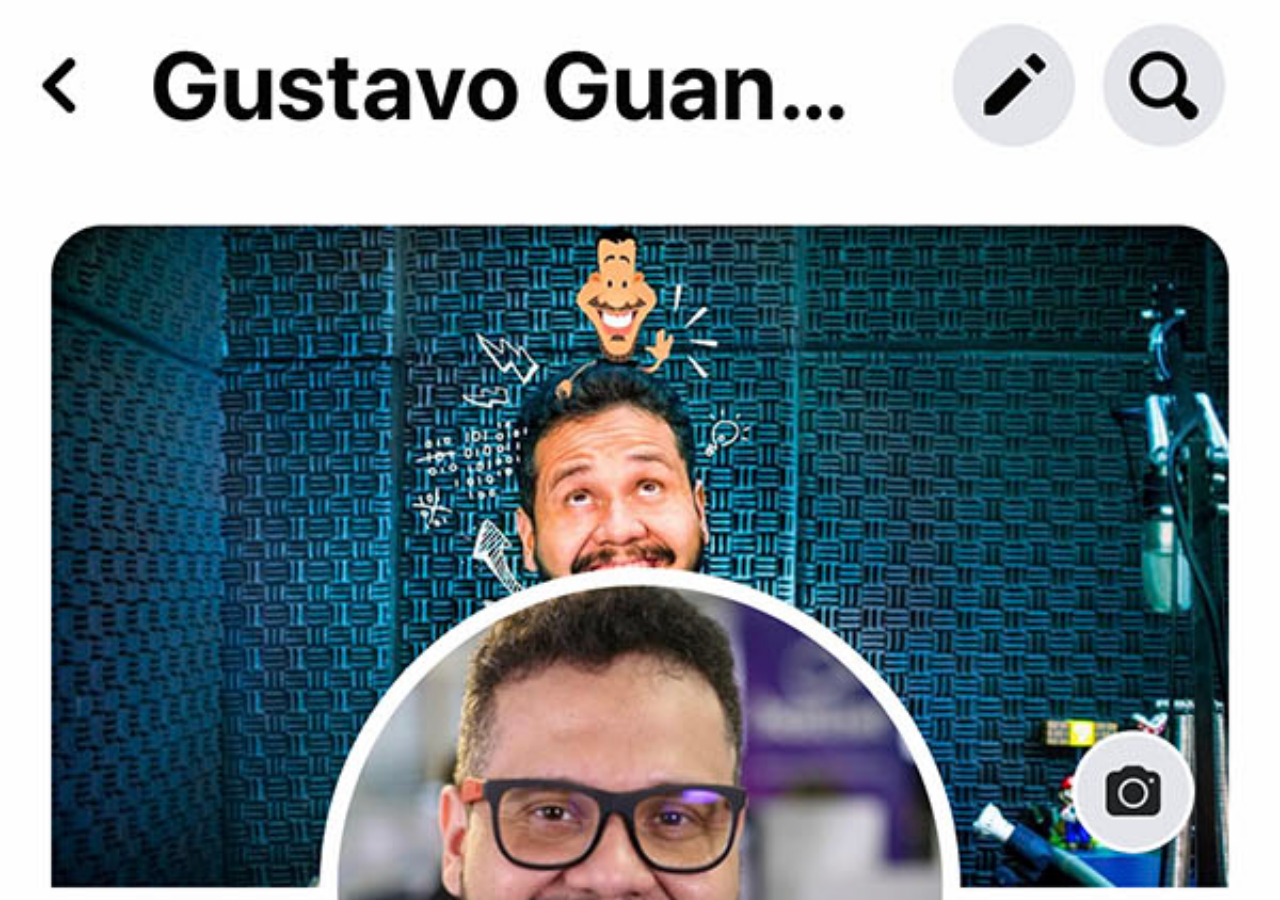
==== facebook.html @ b5dc20f8 "feat: pages and buttons with iframe link" ====
<!DOCTYPE html>
<html lang="pt-br">
  <head>
    <meta charset="UTF-8" />
    <meta name="viewport" content="width=device-width, initial-scale=1.0" />
    <title>Home</title>
    <style>
      * {
        margin: 0;
        padding: 0;
      }

      body {
        width: 100vw;
        height: 100vh;
        background: black url(imagens/tela-facebook.jpg) no-repeat top center;
        background-size: cover;
      }
    </style>
  </head>
  <body></body>
</html>
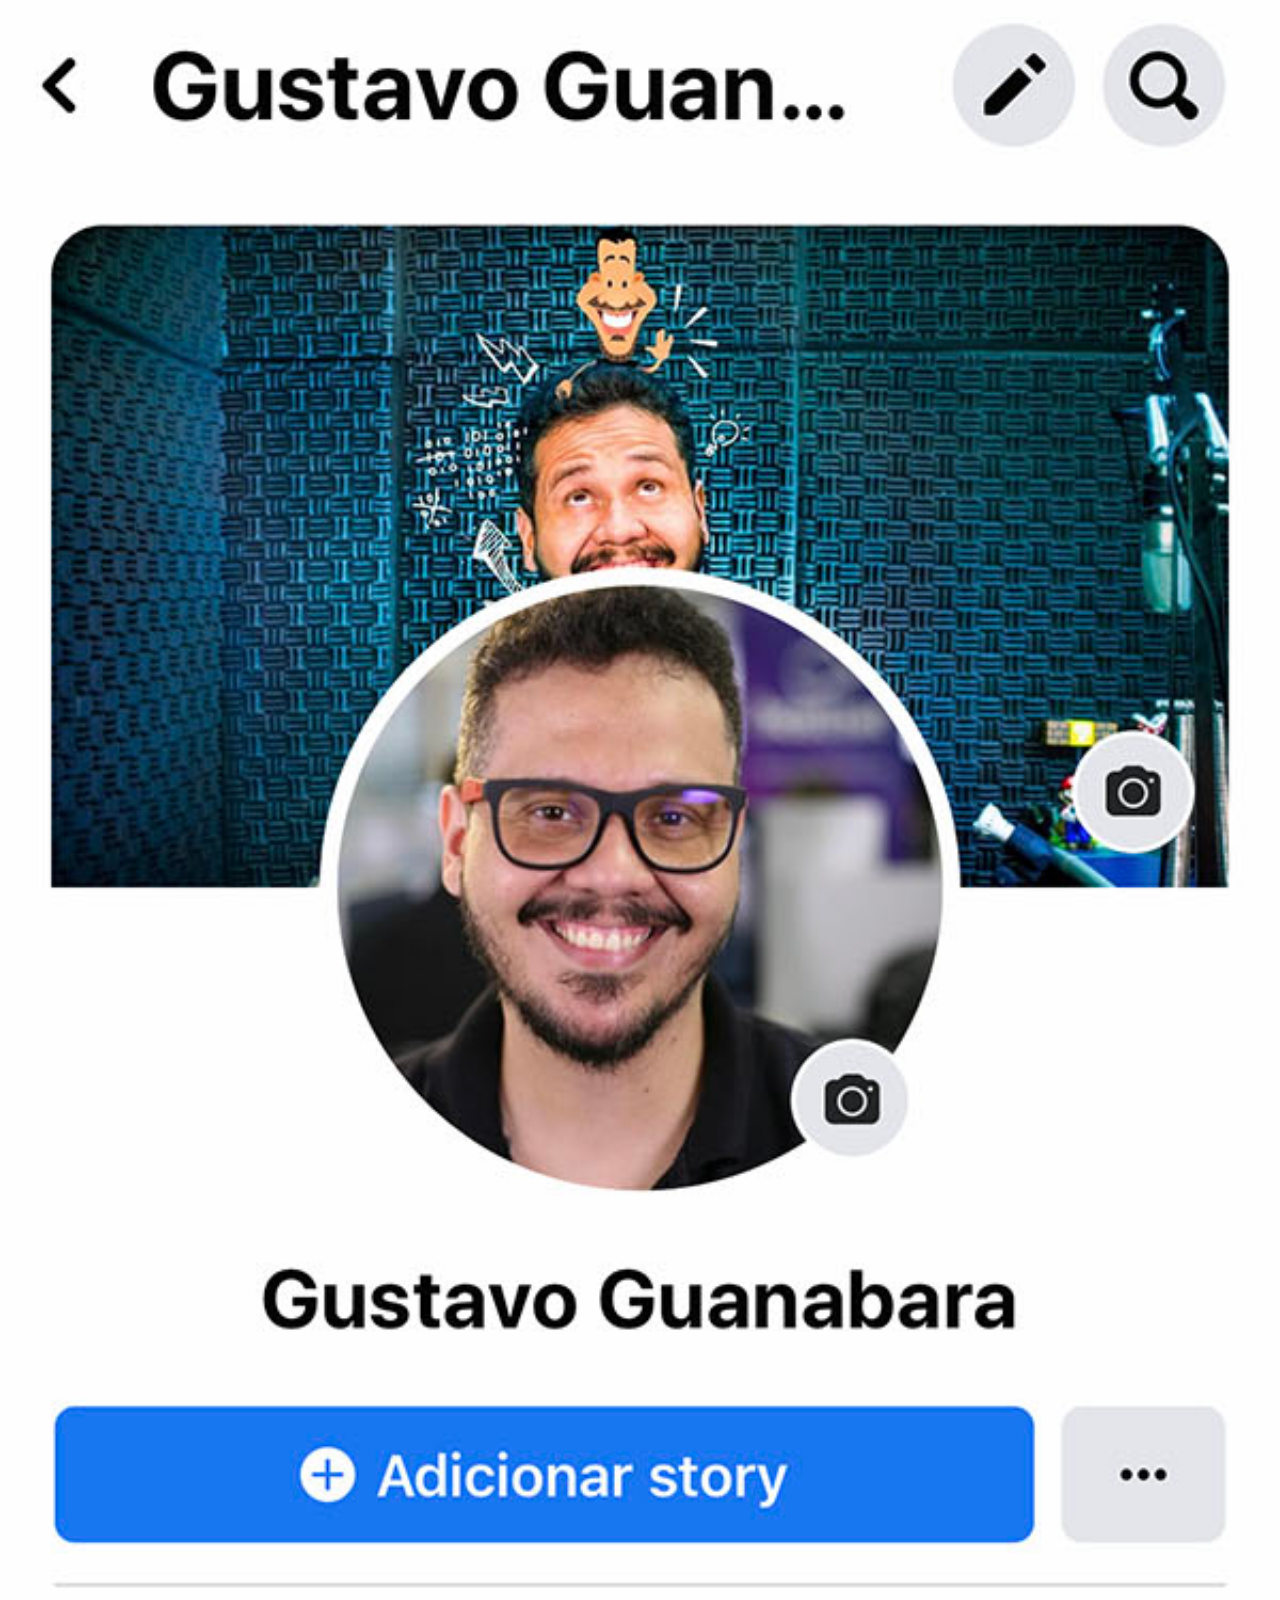
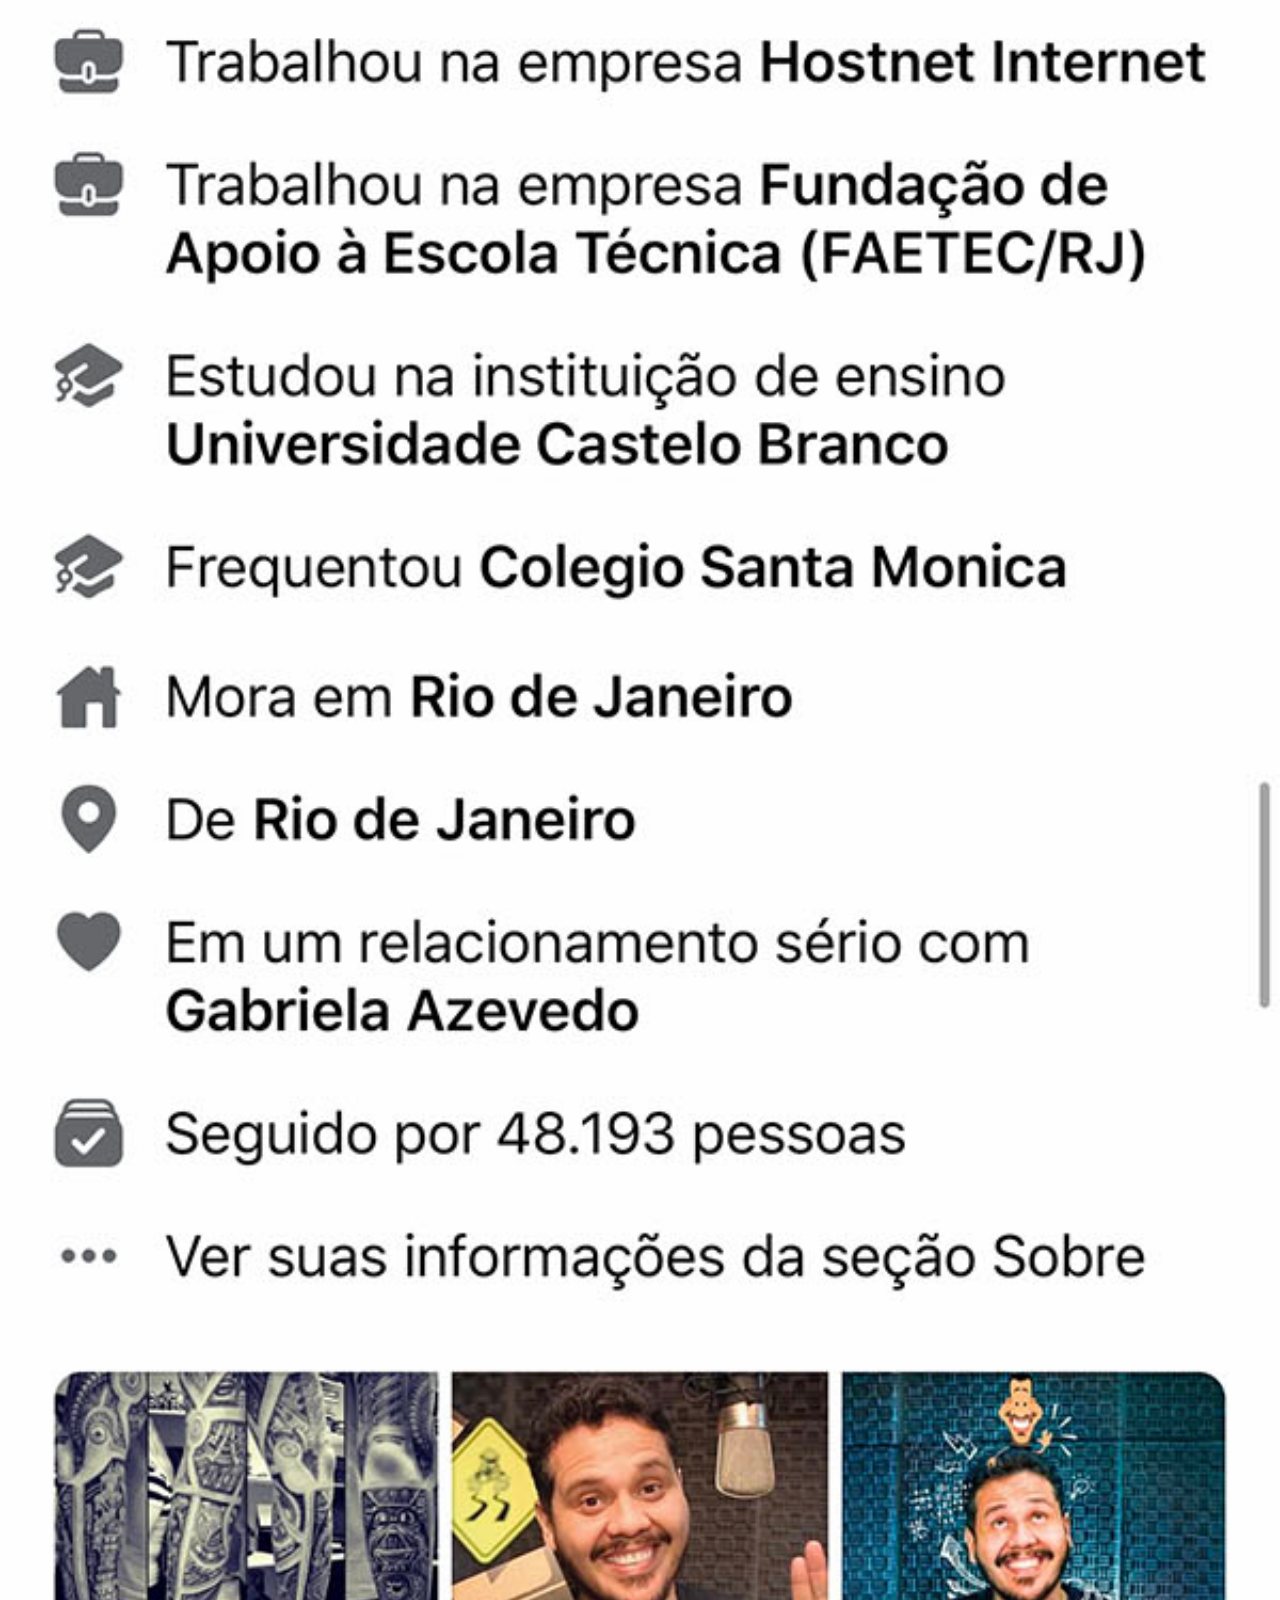
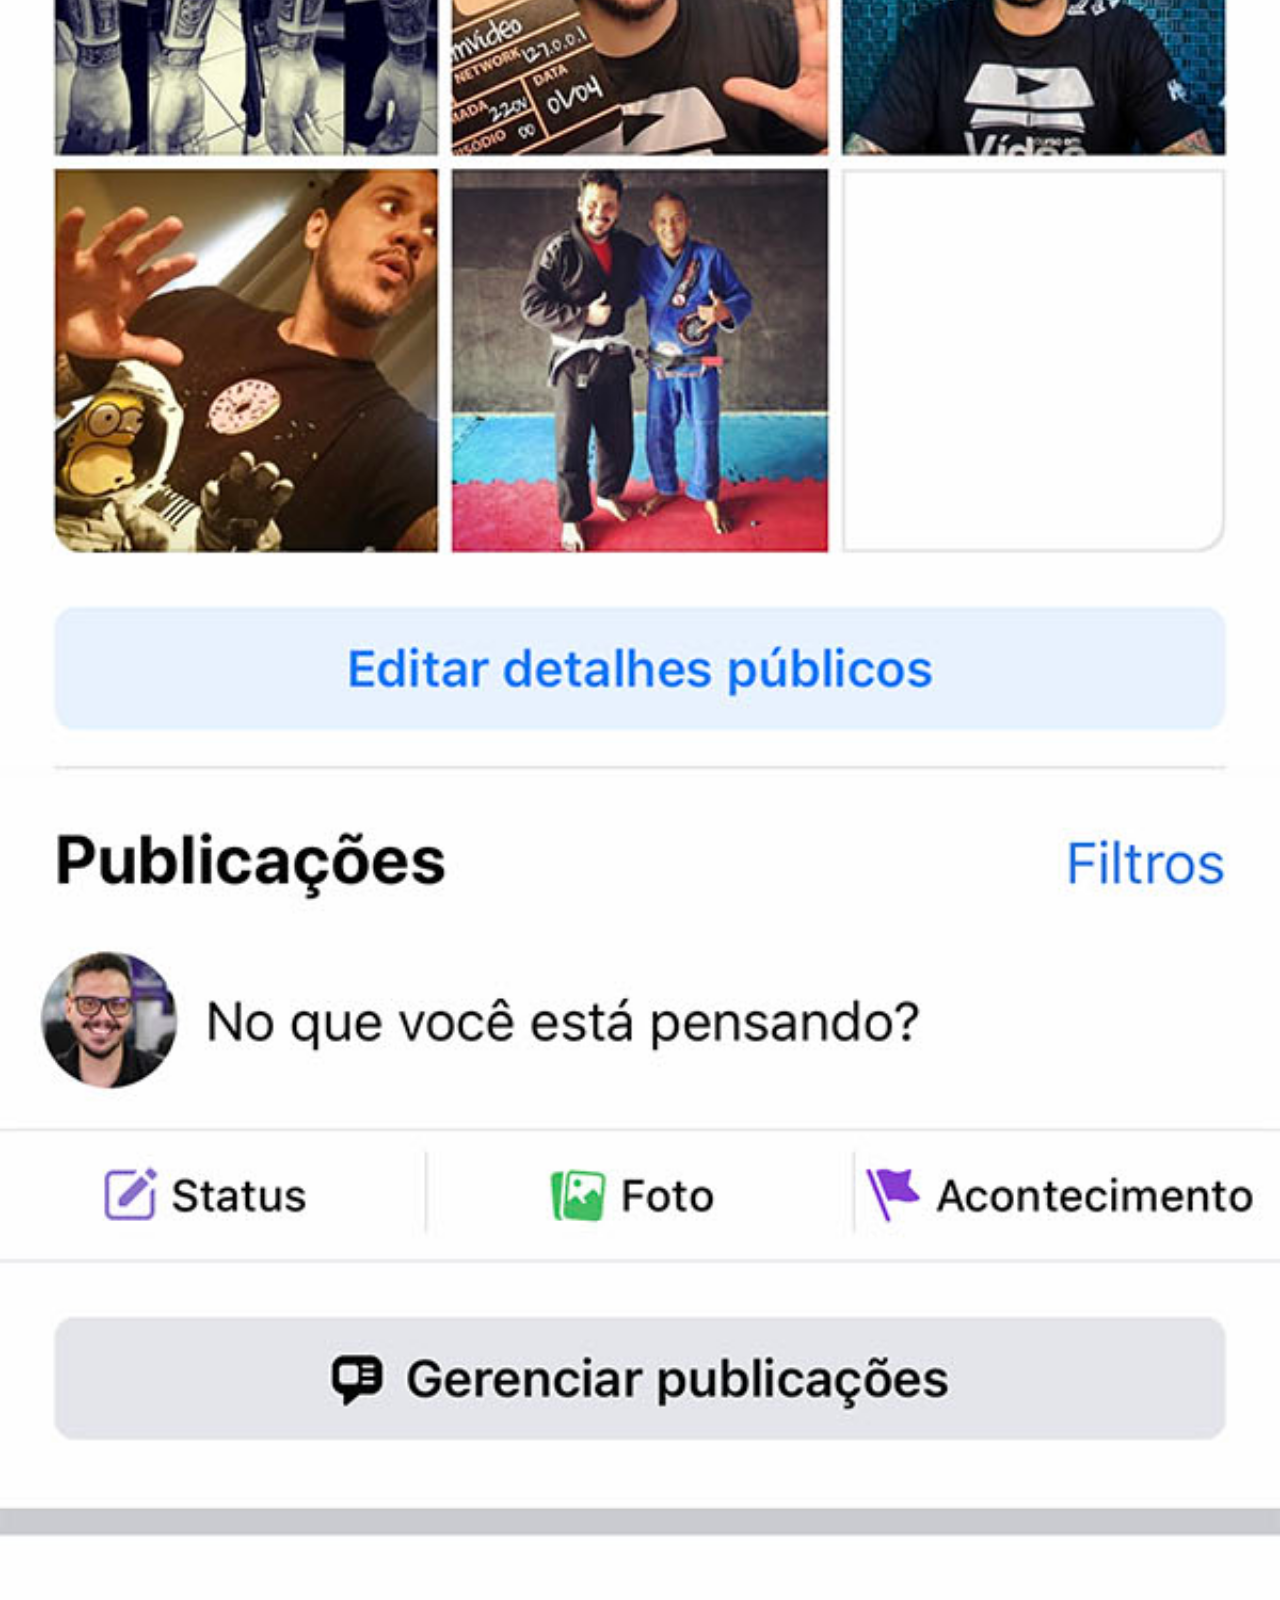
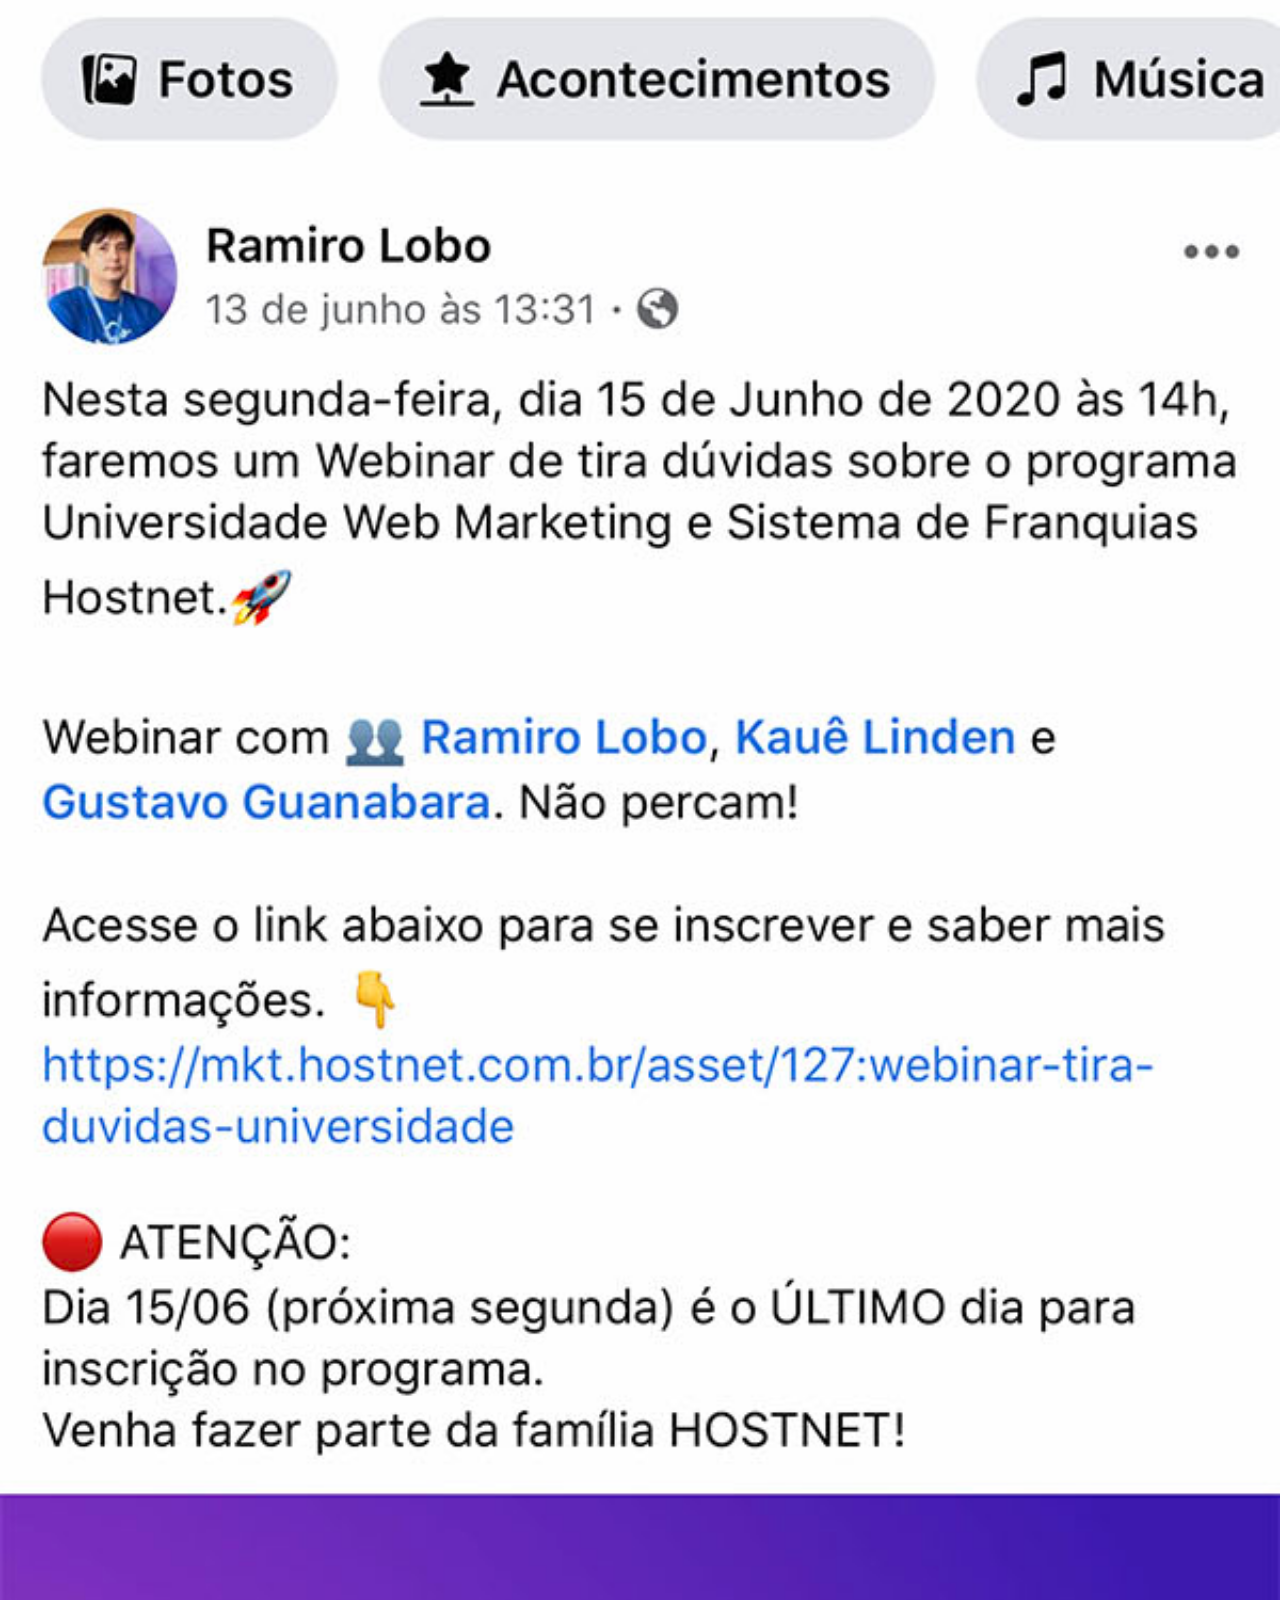
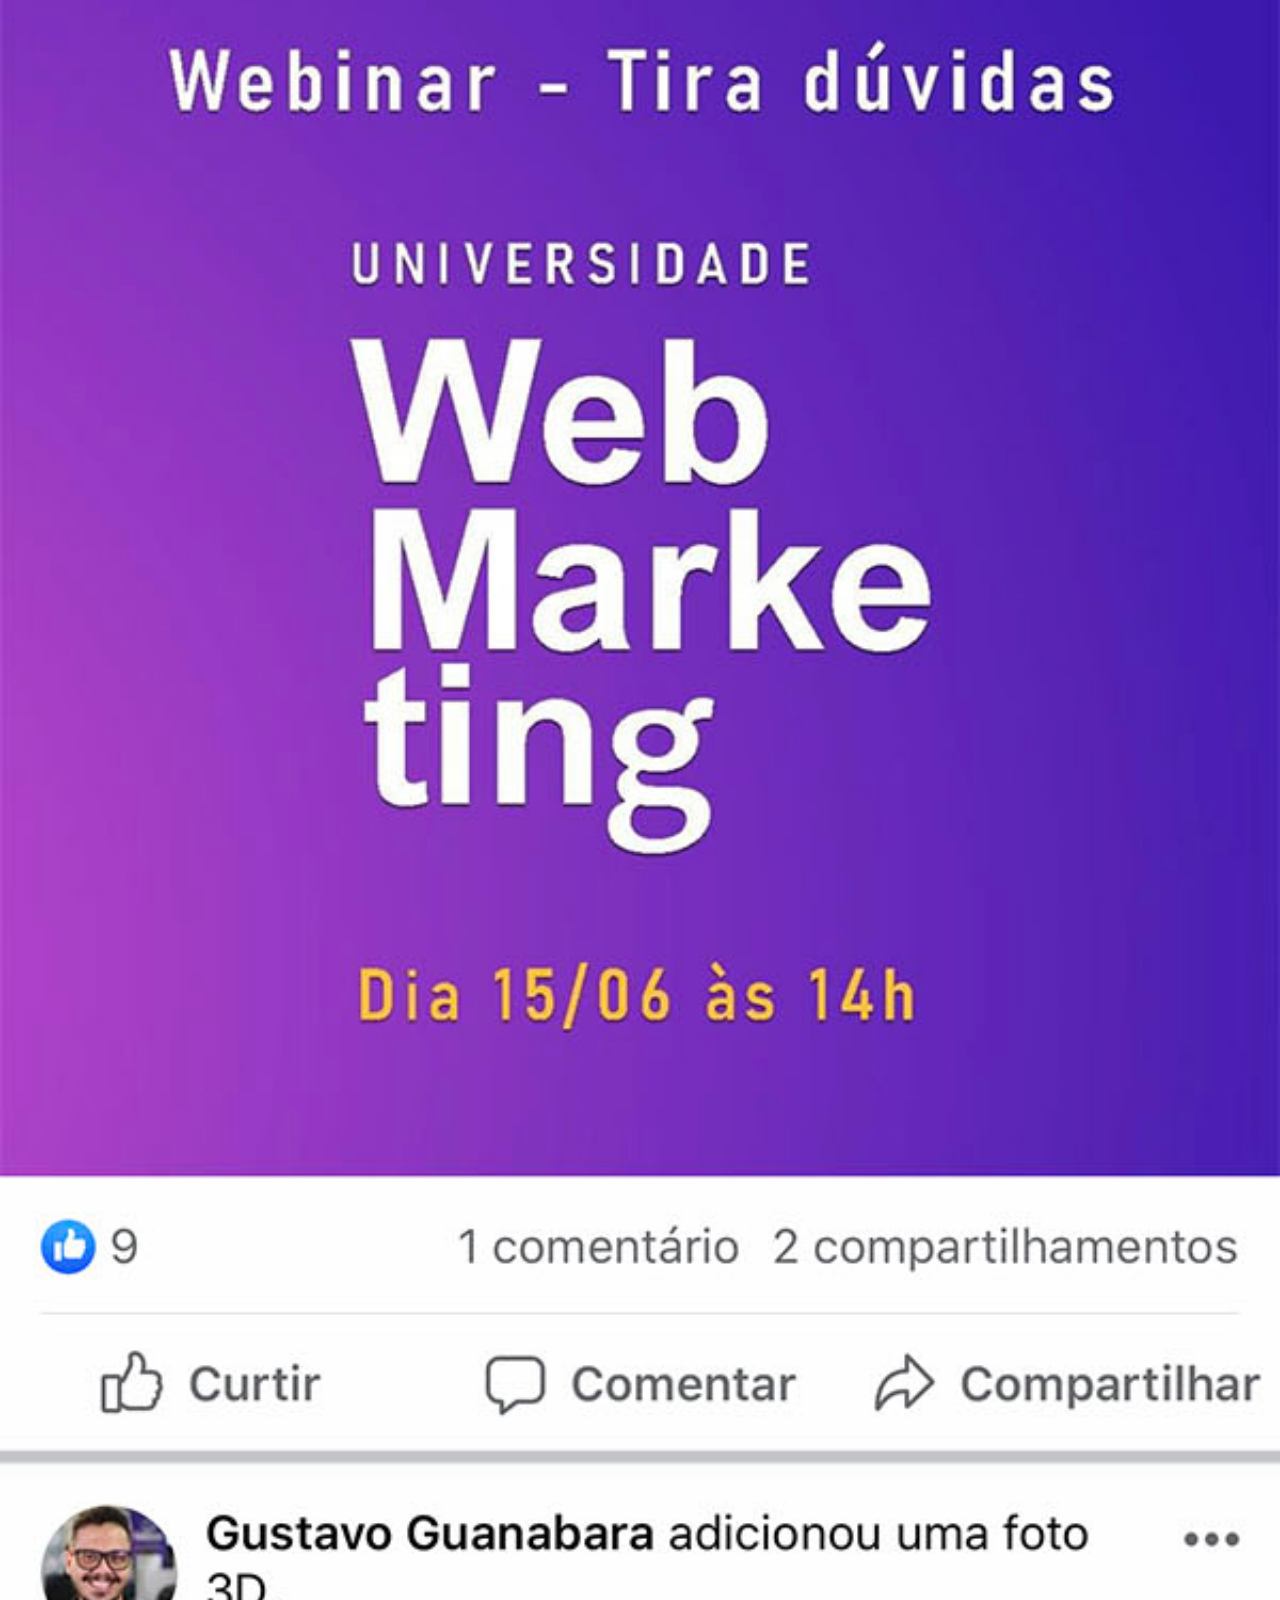
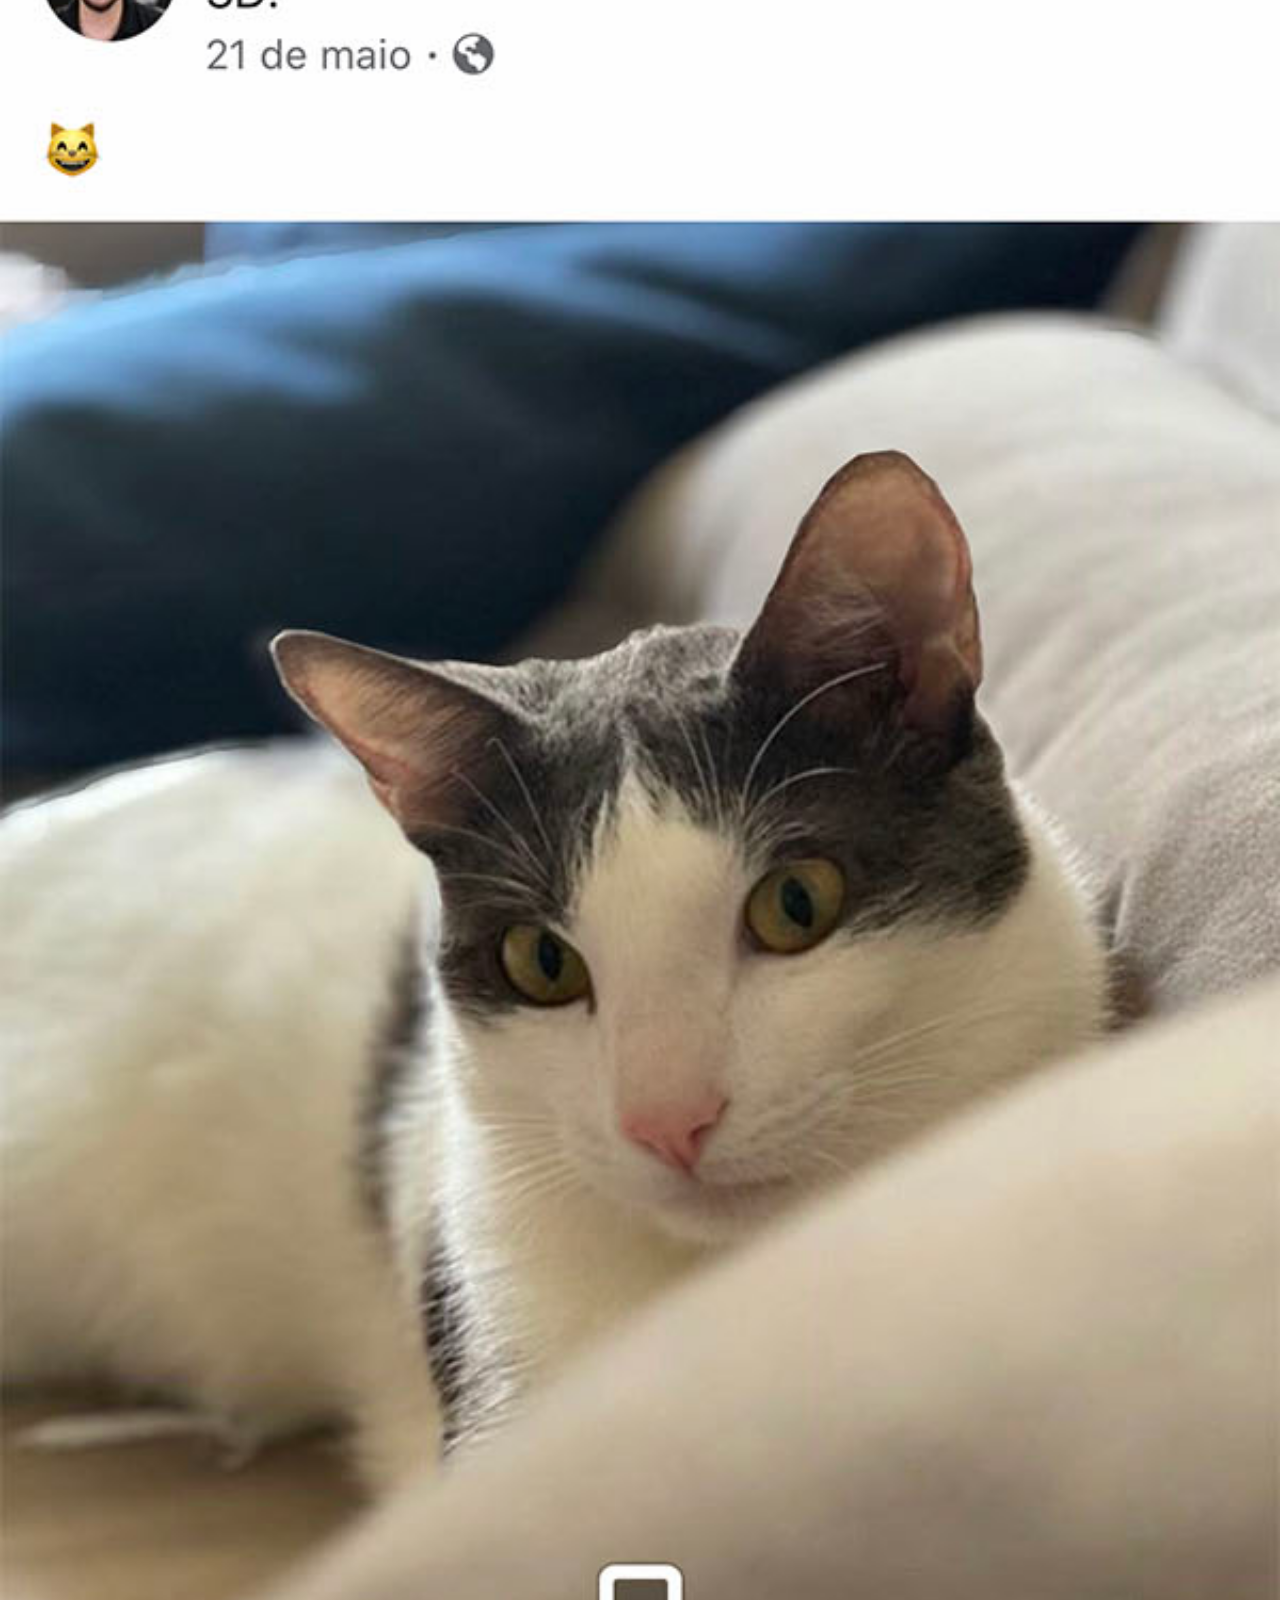
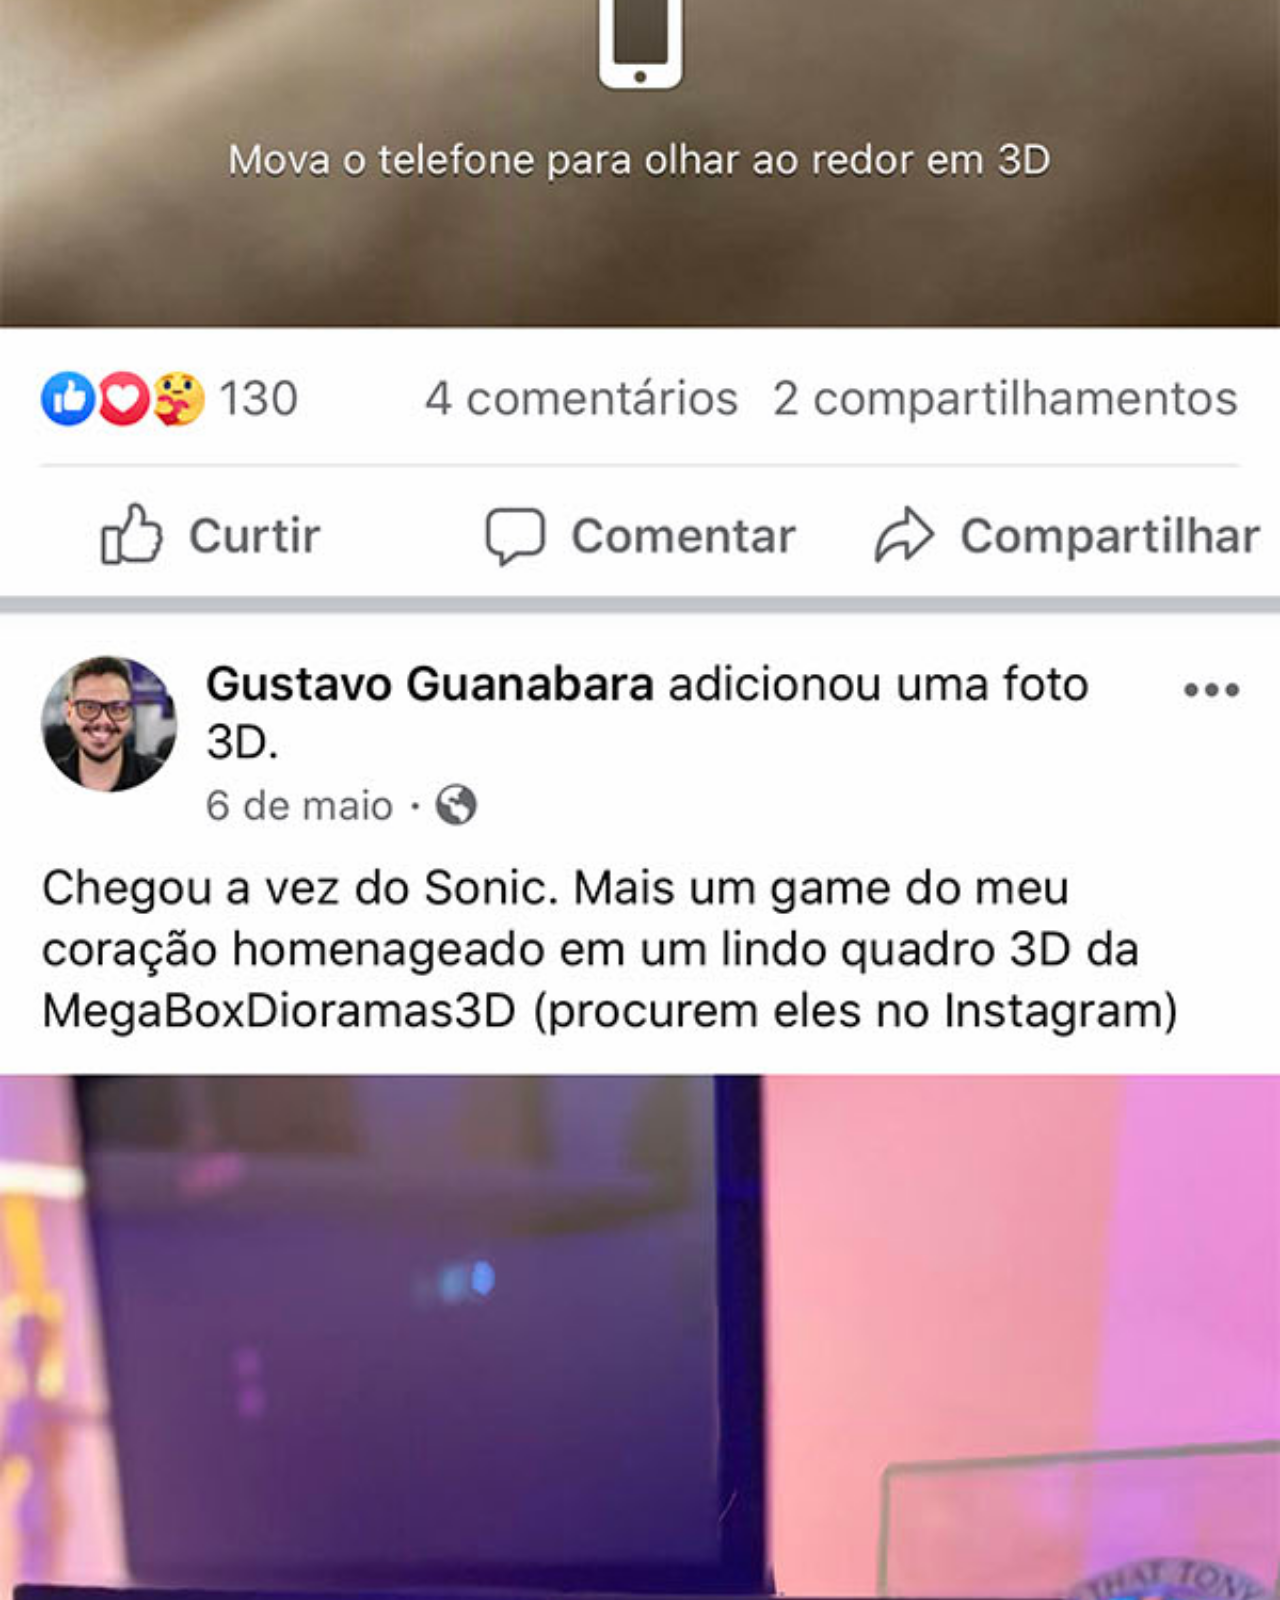
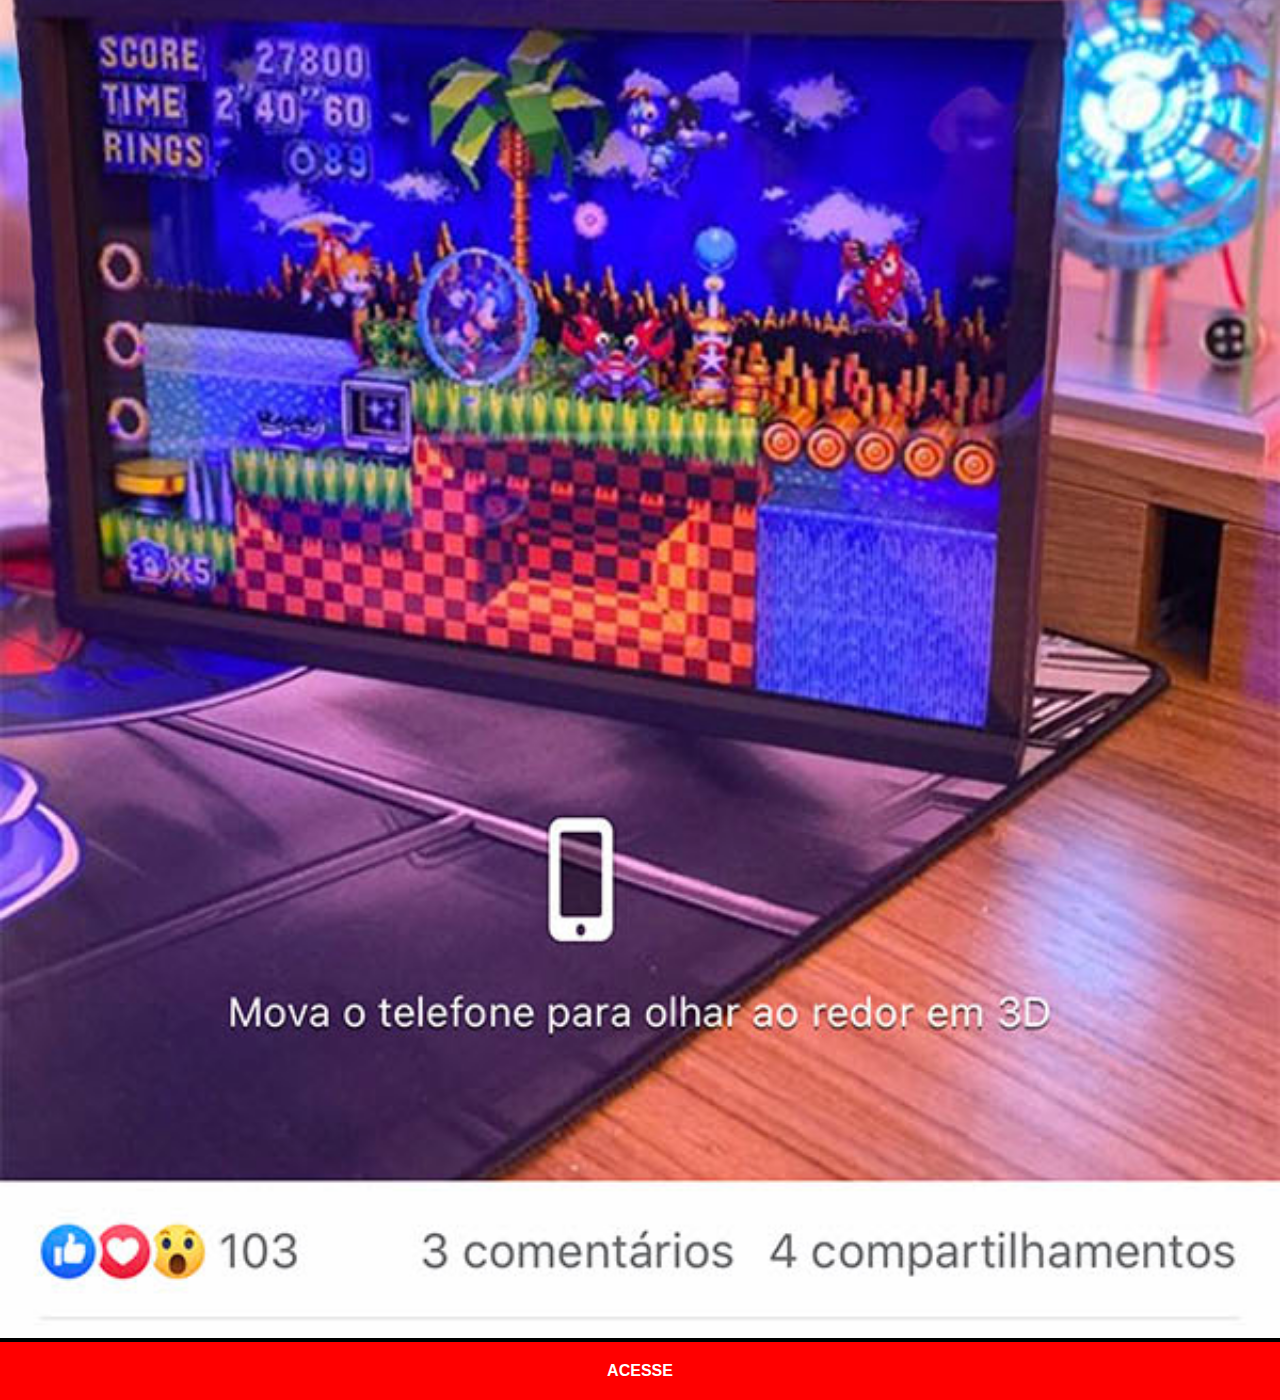
==== commit 50c2fcd7: "feat: pages with link in iframe" ====
--- a/facebook.html
+++ b/facebook.html
@@ -4,19 +4,10 @@
     <meta charset="UTF-8" />
     <meta name="viewport" content="width=device-width, initial-scale=1.0" />
     <title>Home</title>
-    <style>
-      * {
-        margin: 0;
-        padding: 0;
-      }
-
-      body {
-        width: 100vw;
-        height: 100vh;
-        background: black url(imagens/tela-facebook.jpg) no-repeat top center;
-        background-size: cover;
-      }
-    </style>
+    <link rel="stylesheet" href="estilos/social.css" />
   </head>
-  <body></body>
+  <body>
+    <img src="imagens/tela-facebook.jpg" alt="Facebooik" />
+    <a href="https://facebook.com" target="_blank">Acesse</a>
+  </body>
 </html>
--- a/estilos/social.css
+++ b/estilos/social.css
@@ -0,0 +1,33 @@
+* {
+  margin: 0;
+  padding: 0;
+  font-family: Arial, Helvetica, sans-serif;
+}
+
+body {
+  width: 100vw;
+  height: 100vh;
+  background-color: black;
+}
+
+::-webkit-scrollbar {
+  width: 0px;
+  height: 0px;
+}
+
+a {
+  width: 100vw;
+  padding: 20px 0;
+  color: white;
+  background-color: red;
+  text-decoration: none;
+  display: block;
+  text-align: center;
+  font-size: 1em;
+  text-transform: uppercase;
+  font-weight: bold;
+}
+
+img {
+  width: 100vw;
+}
